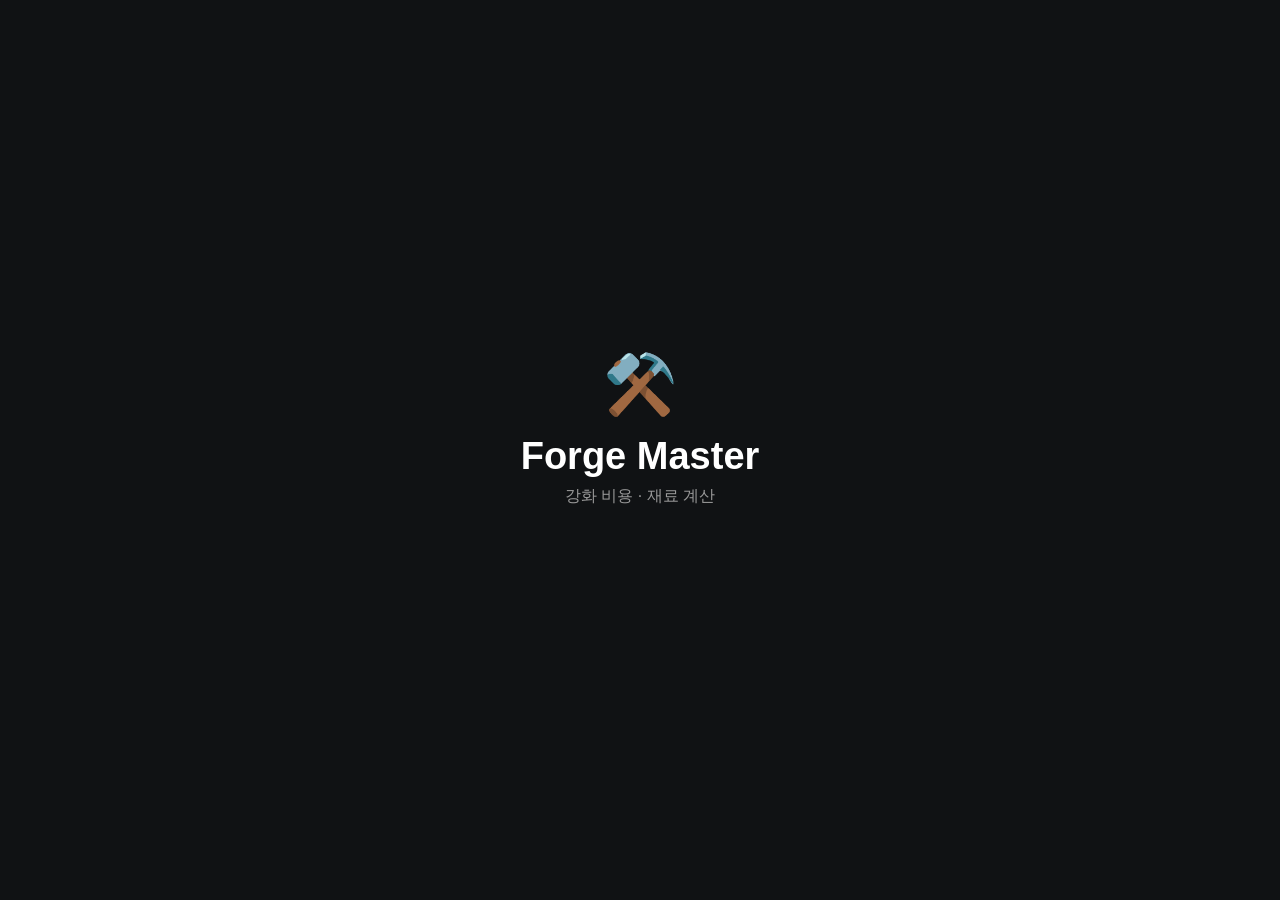
==== forge.html @ 4c8f9feb "ㅇㅇ" ====
<!DOCTYPE html>
<html lang="ko">
<head>
    <meta charset="UTF-8">
    <meta name="viewport" content="width=device-width, initial-scale=1.0">
    <title>Forge Master Calculator</title>

    <link rel="stylesheet" href="css/style.css">
</head>
<body>
    <div class="container">
        <div class="logo">⚒️</div>
        <h1>Forge Master</h1>
        <p class="subtitle">강화 비용 · 재료 계산</p>
    </div>
</body>
</html>
---- css/style.css ----
*{
    margin:0;
    padding:0;
    box-sizing:border-box;
}

body{
    background:#101214;
    color:#fff;
    font-family:Arial, sans-serif;

    display:flex;
    justify-content:center;
    align-items:center;

    min-height:100vh;
}

.container{
    width:400px;
    max-width:90%;
    text-align:center;
}

.logo{
    font-size:60px;
    margin-bottom:15px;
}

h1{
    font-size:38px;
    font-weight:700;
}

.subtitle{
    color:#999;
    margin-top:8px;
    margin-bottom:45px;
}

.menu{
    display:flex;
    flex-direction:column;
    gap:18px;
}

.card{
    display:flex;
    justify-content:space-between;
    align-items:center;

    width:100%;

    background:#1d2228;
    color:#fff;

    border:none;
    border-radius:18px;

    padding:28px 26px;

    cursor:pointer;

    transition:all .3s ease;

    box-shadow:0 10px 20px rgba(0,0,0,.35);
}

.card:hover{
    background:#d4af37;
    color:#111;
    transform:translateY(-4px);
}

.card-info{
    display:flex;
    flex-direction:column;
    align-items:flex-start;
    gap:6px;
}

.card-title{
    font-size:24px;
    font-weight:700;
}

.card-desc{
    font-size:14px;
    color:#9CA3AF;
    text-align:left;
    transition:.3s;
}
.card-desc:empty{
    display:none;
}
.arrow{
    font-size:26px;
    font-weight:bold;
    transition:.3s;
    flex-shrink:0;
}

.card:hover .arrow{
    transform:translateX(6px);
}

.card:hover .card-desc{
    color:#fff;
}

.version{
    margin-top:35px;
    color:#666;
    font-size:13px;
}
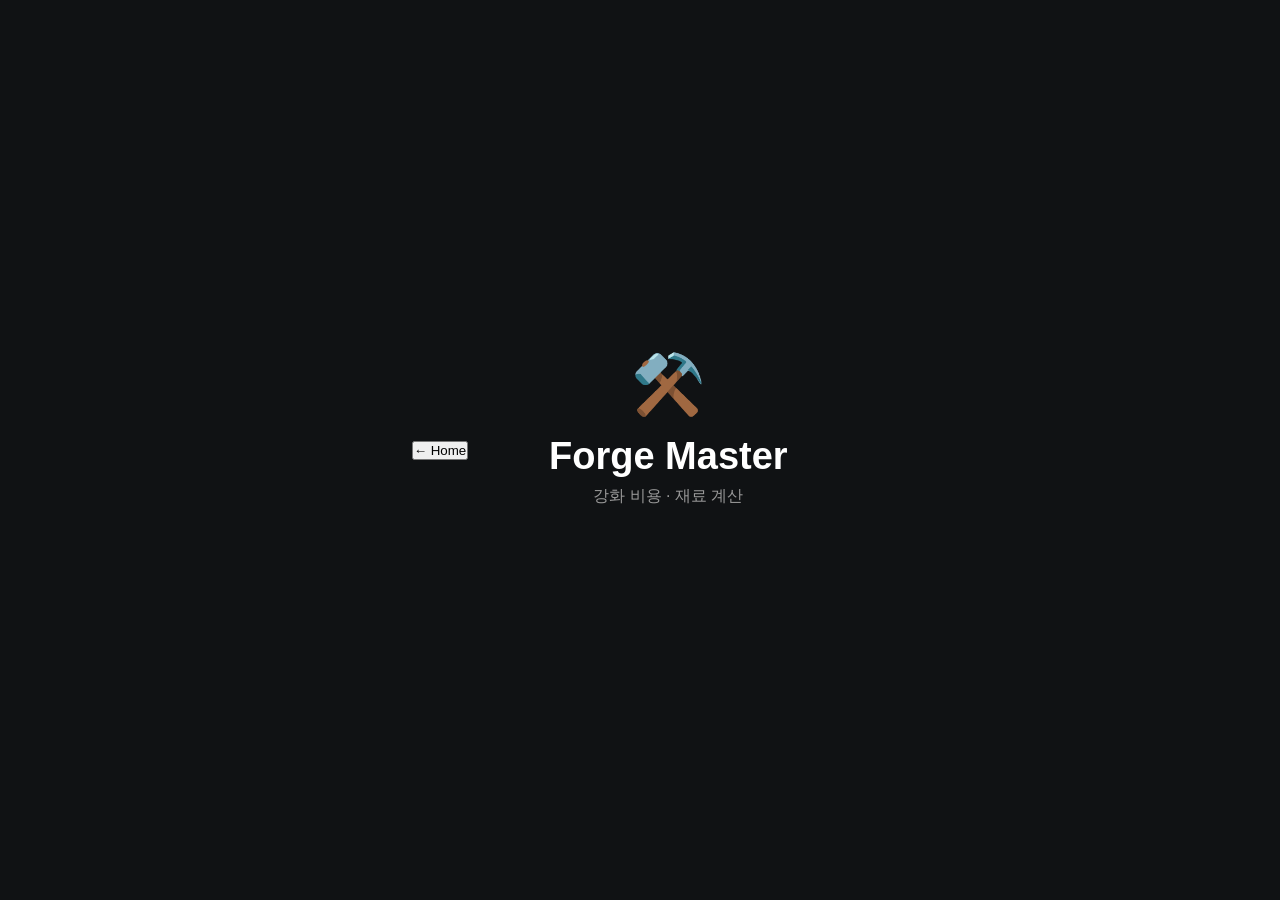
==== commit bb10a683: "버튼 추가" ====
--- a/forge.html
+++ b/forge.html
@@ -8,6 +8,9 @@
     <link rel="stylesheet" href="css/style.css">
 </head>
 <body>
+    <button class="back-btn" onclick="location.href='index.html'">
+    ← Home
+</button>
     <div class="container">
         <div class="logo">⚒️</div>
         <h1>Forge Master</h1>
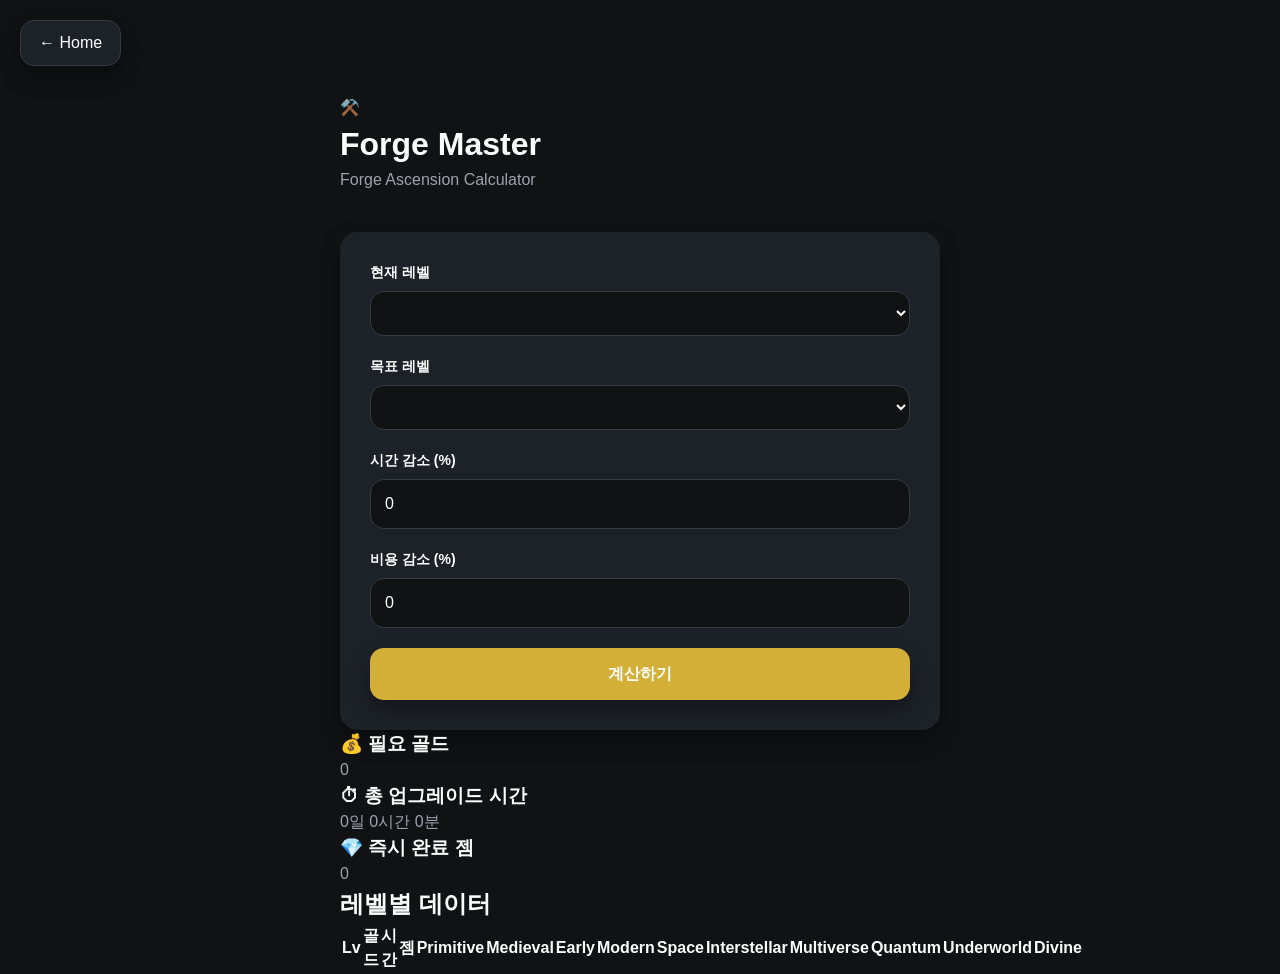
==== commit 59345e91: "00" ====
--- a/forge.html
+++ b/forge.html
@@ -1,20 +1,142 @@
 <!DOCTYPE html>
 <html lang="ko">
+
 <head>
     <meta charset="UTF-8">
     <meta name="viewport" content="width=device-width, initial-scale=1.0">
     <title>Forge Master Calculator</title>
 
-    <link rel="stylesheet" href="css/style.css">
+    <link rel="stylesheet" href="css/common.css">
+    <link rel="stylesheet" href="css/forge.css">
 </head>
+
 <body>
+
     <button class="back-btn" onclick="location.href='index.html'">
-    ← Home
-</button>
-    <div class="container">
+        ← Home
+    </button>
+
+    <main class="container">
+
         <div class="logo">⚒️</div>
-        <h1>Forge Master</h1>
-        <p class="subtitle">강화 비용 · 재료 계산</p>
-    </div>
+
+        <h1 class="title">Forge Master</h1>
+
+        <p class="subtitle">
+            Forge Ascension Calculator
+        </p>
+
+        <!-- 계산기 -->
+
+        <section class="calculator">
+
+            <div class="input-group">
+                <label for="current-level">현재 레벨</label>
+                <select id="current-level"></select>
+            </div>
+
+            <div class="input-group">
+                <label for="target-level">목표 레벨</label>
+                <select id="target-level"></select>
+            </div>
+
+            <div class="input-group">
+                <label for="time-reduction">시간 감소 (%)</label>
+                <input
+                    type="number"
+                    id="time-reduction"
+                    min="0"
+                    max="50"
+                    value="0">
+            </div>
+
+            <div class="input-group">
+                <label for="cost-reduction">비용 감소 (%)</label>
+                <input
+                    type="number"
+                    id="cost-reduction"
+                    min="0"
+                    max="25"
+                    value="0">
+            </div>
+
+            <button
+                class="calc-btn"
+                id="calculate-btn">
+                계산하기
+            </button>
+
+        </section>
+
+        <!-- 계산 결과 -->
+
+        <section class="result">
+
+            <div class="result-card">
+                <h3>💰 필요 골드</h3>
+                <p id="gold-result">0</p>
+            </div>
+
+            <div class="result-card">
+                <h3>⏱ 총 업그레이드 시간</h3>
+                <p id="time-result">0일 0시간 0분</p>
+            </div>
+
+            <div class="result-card">
+                <h3>💎 즉시 완료 젬</h3>
+                <p id="gem-result">0</p>
+            </div>
+
+        </section>
+
+        <!-- 레벨 데이터 -->
+
+        <section class="level-data">
+
+            <h2>레벨별 데이터</h2>
+
+            <div class="table-wrapper">
+
+                <table>
+
+                    <thead>
+
+                        <tr>
+                            <th>Lv</th>
+                            <th>골드</th>
+                            <th>시간</th>
+                            <th>젬</th>
+
+                            <th>Primitive</th>
+                            <th>Medieval</th>
+                            <th>Early</th>
+                            <th>Modern</th>
+                            <th>Space</th>
+                            <th>Interstellar</th>
+                            <th>Multiverse</th>
+                            <th>Quantum</th>
+                            <th>Underworld</th>
+                            <th>Divine</th>
+                        </tr>
+
+                    </thead>
+
+                    <tbody id="level-table">
+
+                        <!-- forge.js에서 자동 생성 -->
+
+                    </tbody>
+
+                </table>
+
+            </div>
+
+        </section>
+
+    </main>
+
+    <script src="js/forge.js"></script>
+
 </body>
+
 </html>
--- a/css/common.css
+++ b/css/common.css
@@ -0,0 +1,183 @@
+/* ==========================================
+   Forge Master Calculator
+   Common CSS
+   모든 페이지에서 공통으로 사용하는 스타일
+========================================== */
+
+:root{
+
+    /* ===== Colors ===== */
+    --bg:#101214;
+    --surface:#1d2228;
+    --surface-hover:#2a3038;
+
+    --border:#343b45;
+
+    --text:#ffffff;
+    --text-secondary:#9ca3af;
+
+    --primary:#d4af37;
+    --primary-hover:#c89f2d;
+    --primary-active:#b89025;
+
+    --white:#ffffff;
+    --black:#111111;
+
+    --success:#22c55e;
+    --warning:#f59e0b;
+    --danger:#ef4444;
+
+    /* ===== Radius ===== */
+    --radius-sm:10px;
+    --radius-md:14px;
+    --radius-lg:18px;
+
+    /* ===== Shadow ===== */
+    --shadow-sm:0 4px 10px rgba(0,0,0,.20);
+    --shadow-md:0 10px 20px rgba(0,0,0,.35);
+    --shadow-lg:0 18px 35px rgba(0,0,0,.45);
+
+    --shadow:var(--shadow-md);
+
+    /* ===== Animation ===== */
+    --transition-fast:.15s ease;
+    --transition:.25s ease;
+    --transition-slow:.4s ease;
+}
+
+
+/* ==========================================
+   Reset
+========================================== */
+
+*{
+    margin:0;
+    padding:0;
+    box-sizing:border-box;
+}
+
+
+/* ==========================================
+   Base
+========================================== */
+
+html{
+    scroll-behavior:smooth;
+}
+
+body{
+    background:var(--bg);
+    color:var(--text);
+
+    font-family:
+        "Pretendard",
+        "Noto Sans KR",
+        "Malgun Gothic",
+        Arial,
+        sans-serif;
+
+    line-height:1.5;
+
+    -webkit-font-smoothing:antialiased;
+    -moz-osx-font-smoothing:grayscale;
+}
+
+
+/* ==========================================
+   Typography
+========================================== */
+
+h1,
+h2,
+h3,
+h4,
+h5,
+h6{
+    font-weight:700;
+}
+
+p{
+    color:var(--text-secondary);
+}
+
+
+/* ==========================================
+   Form
+========================================== */
+
+button,
+input,
+select,
+textarea{
+    font:inherit;
+    border:none;
+    outline:none;
+}
+
+button{
+    cursor:pointer;
+    background:none;
+
+    transition:
+        background var(--transition),
+        color var(--transition),
+        transform var(--transition),
+        box-shadow var(--transition);
+}
+
+
+/* ==========================================
+   Link
+========================================== */
+
+a{
+    color:inherit;
+    text-decoration:none;
+}
+
+
+/* ==========================================
+   Image
+========================================== */
+
+img{
+    display:block;
+    max-width:100%;
+    height:auto;
+
+    user-select:none;
+    -webkit-user-drag:none;
+}
+
+
+/* ==========================================
+   List
+========================================== */
+
+ul,
+ol{
+    list-style:none;
+}
+
+
+/* ==========================================
+   Selection
+========================================== */
+
+::selection{
+    background:var(--primary);
+    color:var(--black);
+}
+
+
+/* ==========================================
+   Focus
+========================================== */
+
+button:focus-visible,
+input:focus-visible,
+select:focus-visible,
+textarea:focus-visible{
+    outline:2px solid var(--primary);
+    outline-offset:2px;
+}
--- a/css/forge.css
+++ b/css/forge.css
@@ -0,0 +1,117 @@
+.container{
+    width:100%;
+    max-width:600px;
+
+    margin:0 auto;
+}
+
+.calculator{
+    margin-top:40px;
+
+    display:flex;
+    flex-direction:column;
+    gap:20px;
+
+    padding:30px;
+
+    background:var(--surface);
+
+    border-radius:var(--radius-lg);
+
+    box-shadow:var(--shadow);
+}
+
+.input-group{
+    display:flex;
+    flex-direction:column;
+
+    gap:8px;
+}
+.back-btn{
+    display:inline-flex;
+    align-items:center;
+    gap:6px;
+
+    margin:20px 0 30px 20px;
+    padding:10px 18px;
+
+    color:var(--text);
+    background:var(--surface);
+
+    border:1px solid var(--border);
+    border-radius:var(--radius-md);
+
+    box-shadow:var(--shadow);
+
+    transition:var(--transition);
+}
+.back-btn:hover{
+    background:var(--surface-hover);
+
+    transform:translateY(-2px);
+
+    box-shadow:var(--shadow);
+}
+.back-btn:active{
+    transform:translateY(0);
+    box-shadow:var(--shadow-sm);
+}
+.calc-btn{
+    width:100%;
+    padding:14px 18px;
+
+    font-size:16px;
+    font-weight:600;
+
+    color:var(--text);
+
+    background:var(--primary);
+
+    border:none;
+    border-radius:var(--radius-md);
+
+    box-shadow:var(--shadow);
+
+    transition:var(--transition);
+}
+.calc-btn:hover{
+    background:var(--primary-hover);
+
+    transform:translateY(-2px);
+
+    box-shadow:var(--shadow);
+}
+.calc-btn:active{
+    background:var(--primary-active);
+    transform:translateY(0);
+
+    box-shadow:var(--shadow-sm);
+}
+label{
+    font-size:14px;
+    font-weight:600;
+
+    color:var(--text);
+}
+select,
+input{
+    width:100%;
+
+    padding:12px 14px;
+
+    color:var(--text);
+    background:var(--bg);
+
+    border:1px solid var(--border);
+    border-radius:var(--radius-md);
+
+    transition:var(--transition);
+}
+select:hover,
+input:hover{
+    border-color:var(--primary);
+}
+select:focus,
+input:focus{
+    border-color:var(--primary);
+}
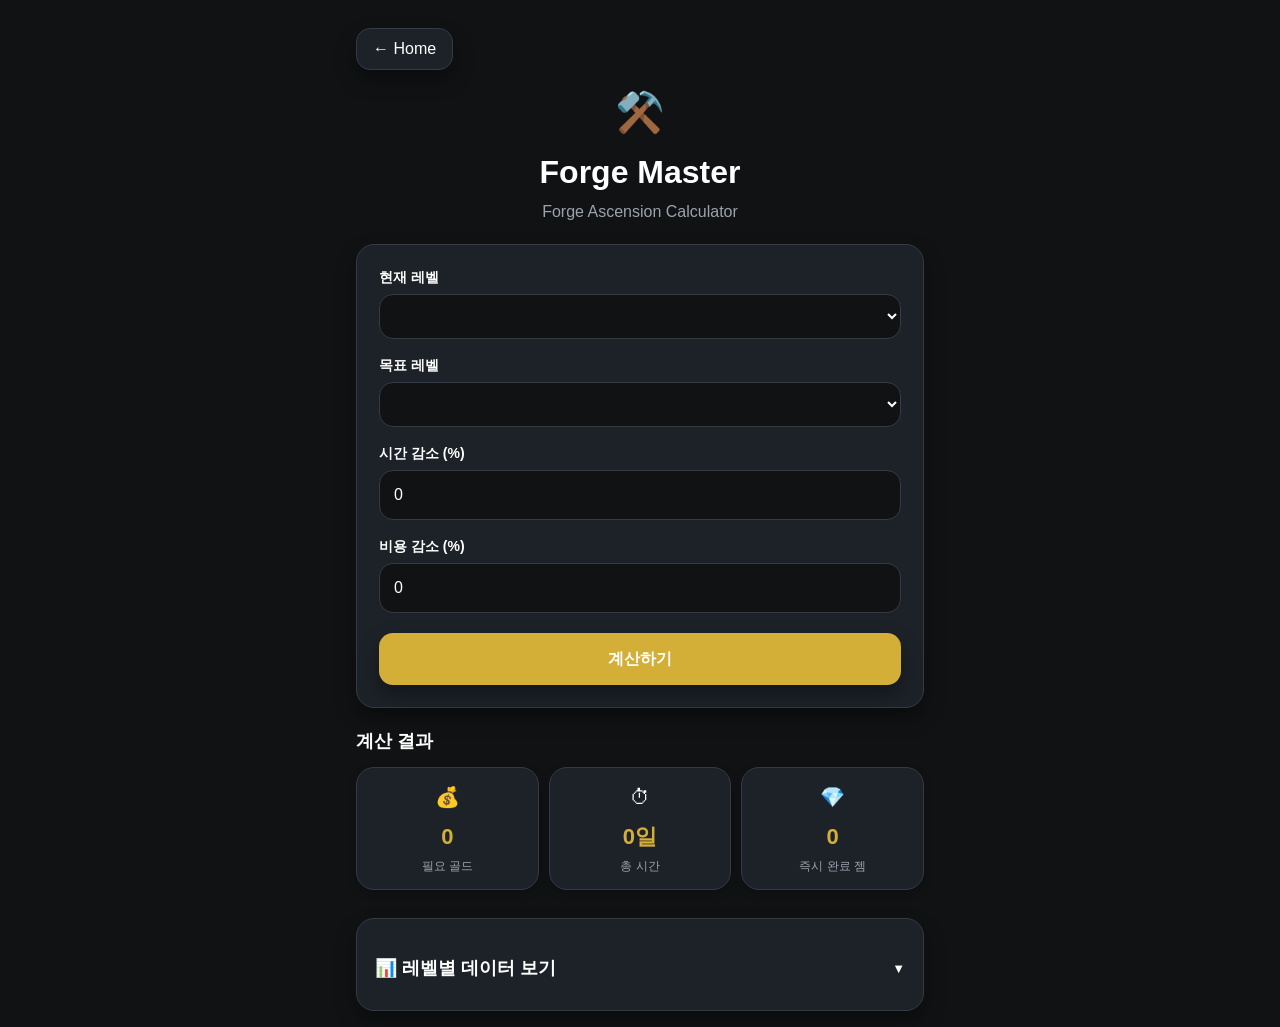
==== commit 54448848: "00" ====
--- a/forge.html
+++ b/forge.html
@@ -12,19 +12,23 @@
 
 <body>
 
-    <button class="back-btn" onclick="location.href='index.html'">
-        ← Home
-    </button>
-
     <main class="container">
 
-        <div class="logo">⚒️</div>
+        <button class="back-btn" onclick="location.href='index.html'">
+            ← Home
+        </button>
 
-        <h1 class="title">Forge Master</h1>
+        <header class="page-header">
 
-        <p class="subtitle">
-            Forge Ascension Calculator
-        </p>
+            <div class="logo">⚒️</div>
+
+            <h1 class="title">Forge Master</h1>
+
+            <p class="subtitle">
+                Forge Ascension Calculator
+            </p>
+
+        </header>
 
         <!-- 계산기 -->
 
@@ -43,8 +47,8 @@
             <div class="input-group">
                 <label for="time-reduction">시간 감소 (%)</label>
                 <input
+                    id="time-reduction"
                     type="number"
-                    id="time-reduction"
                     min="0"
                     max="50"
                     value="0">
@@ -53,8 +57,8 @@
             <div class="input-group">
                 <label for="cost-reduction">비용 감소 (%)</label>
                 <input
+                    id="cost-reduction"
                     type="number"
-                    id="cost-reduction"
                     min="0"
                     max="25"
                     value="0">
@@ -68,23 +72,44 @@
 
         </section>
 
-        <!-- 계산 결과 -->
+        <!-- 결과 -->
 
-        <section class="result">
+        <section class="result-section">
 
-            <div class="result-card">
-                <h3>💰 필요 골드</h3>
-                <p id="gold-result">0</p>
-            </div>
+            <h2 class="section-title">계산 결과</h2>
 
-            <div class="result-card">
-                <h3>⏱ 총 업그레이드 시간</h3>
-                <p id="time-result">0일 0시간 0분</p>
-            </div>
+            <div class="result">
 
-            <div class="result-card">
-                <h3>💎 즉시 완료 젬</h3>
-                <p id="gem-result">0</p>
+                <div class="result-card">
+
+                    <span class="icon">💰</span>
+
+                    <p id="gold-result">0</p>
+
+                    <span class="label">필요 골드</span>
+
+                </div>
+
+                <div class="result-card">
+
+                    <span class="icon">⏱</span>
+
+                    <p id="time-result">0일</p>
+
+                    <span class="label">총 시간</span>
+
+                </div>
+
+                <div class="result-card">
+
+                    <span class="icon">💎</span>
+
+                    <p id="gem-result">0</p>
+
+                    <span class="label">즉시 완료 젬</span>
+
+                </div>
+
             </div>
 
         </section>
@@ -93,45 +118,47 @@
 
         <section class="level-data">
 
-            <h2>레벨별 데이터</h2>
+    <details>
 
-            <div class="table-wrapper">
+        <summary class="section-title">
+            📊 레벨별 데이터 보기
+        </summary>
 
-                <table>
+        <div class="table-wrapper">
 
-                    <thead>
+            <table>
 
-                        <tr>
-                            <th>Lv</th>
-                            <th>골드</th>
-                            <th>시간</th>
-                            <th>젬</th>
+                <thead>
 
-                            <th>Primitive</th>
-                            <th>Medieval</th>
-                            <th>Early</th>
-                            <th>Modern</th>
-                            <th>Space</th>
-                            <th>Interstellar</th>
-                            <th>Multiverse</th>
-                            <th>Quantum</th>
-                            <th>Underworld</th>
-                            <th>Divine</th>
-                        </tr>
+                    <tr>
+                        <th>Lv</th>
+                        <th>골드</th>
+                        <th>시간</th>
+                        <th>젬</th>
 
-                    </thead>
+                        <th>Primitive</th>
+                        <th>Medieval</th>
+                        <th>Early</th>
+                        <th>Modern</th>
+                        <th>Space</th>
+                        <th>Interstellar</th>
+                        <th>Multiverse</th>
+                        <th>Quantum</th>
+                        <th>Underworld</th>
+                        <th>Divine</th>
+                    </tr>
 
-                    <tbody id="level-table">
+                </thead>
 
-                        <!-- forge.js에서 자동 생성 -->
+                <tbody id="level-table"></tbody>
 
-                    </tbody>
+            </table>
 
-                </table>
+        </div>
 
-            </div>
+    </details>
 
-        </section>
+</section>
 
     </main>
 
--- a/css/forge.css
+++ b/css/forge.css
@@ -1,39 +1,27 @@
 .container{
     width:100%;
     max-width:600px;
-
     margin:0 auto;
-}
-
-.calculator{
-    margin-top:40px;
-
-    display:flex;
-    flex-direction:column;
-    gap:20px;
-
-    padding:30px;
-
-    background:var(--surface);
-
-    border-radius:var(--radius-lg);
-
-    box-shadow:var(--shadow);
-}
-
-.input-group{
-    display:flex;
-    flex-direction:column;
-
-    gap:8px;
-}
+    padding:16px;
+}
+
+/* ===========================
+   Header
+=========================== */
+
+.page-header{
+    text-align:center;
+    margin-bottom:20px;
+}
+
 .back-btn{
     display:inline-flex;
     align-items:center;
     gap:6px;
 
-    margin:20px 0 30px 20px;
-    padding:10px 18px;
+    margin:12px 0 12px;
+
+    padding:8px 16px;
 
     color:var(--text);
     background:var(--surface);
@@ -45,23 +33,102 @@
 
     transition:var(--transition);
 }
+
 .back-btn:hover{
     background:var(--surface-hover);
-
     transform:translateY(-2px);
-
-    box-shadow:var(--shadow);
-}
+}
+
 .back-btn:active{
     transform:translateY(0);
     box-shadow:var(--shadow-sm);
 }
+
+.logo{
+    font-size:40px;
+    margin-bottom:6px;
+}
+
+.title{
+    text-align:center;
+    font-size:32px;
+    font-weight:700;
+    margin-bottom:4px;
+}
+
+.subtitle{
+    text-align:center;
+    margin-bottom:0;
+
+    color:var(--text-secondary);
+}
+
+/* ===========================
+   Calculator
+=========================== */
+
+.calculator{
+    display:flex;
+    flex-direction:column;
+    gap:16px;
+
+    padding:22px;
+
+    background:var(--surface);
+
+    border:1px solid var(--border);
+    border-radius:var(--radius-lg);
+
+    box-shadow:var(--shadow);
+}
+
+.input-group{
+    display:flex;
+    flex-direction:column;
+    gap:6px;
+}
+
+label{
+    font-size:14px;
+    font-weight:600;
+}
+
+select,
+input{
+    width:100%;
+    padding:12px 14px;
+
+    color:var(--text);
+    background:var(--bg);
+
+    border:1px solid var(--border);
+    border-radius:var(--radius-md);
+
+    transition:var(--transition);
+}
+
+select:hover,
+input:hover{
+    border-color:var(--primary);
+}
+
+select:focus,
+input:focus{
+    border-color:var(--primary);
+}
+
+/* ===========================
+   Button
+=========================== */
+
 .calc-btn{
     width:100%;
-    padding:14px 18px;
+
+    margin-top:4px;
+    padding:14px;
 
     font-size:16px;
-    font-weight:600;
+    font-weight:700;
 
     color:var(--text);
 
@@ -74,44 +141,201 @@
 
     transition:var(--transition);
 }
+
 .calc-btn:hover{
     background:var(--primary-hover);
-
     transform:translateY(-2px);
-
-    box-shadow:var(--shadow);
-}
+}
+
 .calc-btn:active{
     background:var(--primary-active);
     transform:translateY(0);
 
     box-shadow:var(--shadow-sm);
 }
-label{
+
+/* ===========================
+   Section Title
+=========================== */
+
+.section-title{
+    margin:20px 0 12px;
+
+    font-size:18px;
+    font-weight:700;
+}
+
+/* ===========================
+   Result
+=========================== */
+
+.result{
+    display:grid;
+    grid-template-columns:repeat(3,1fr);
+
+    gap:10px;
+}
+
+.result-card{
+    display:flex;
+    flex-direction:column;
+    justify-content:center;
+    align-items:center;
+
+    min-height:95px;
+
+    padding:14px 8px;
+
+    background:var(--surface);
+
+    border:1px solid var(--border);
+    border-radius:var(--radius-lg);
+
+    box-shadow:var(--shadow-sm);
+
+    transition:var(--transition);
+}
+
+.result-card:hover{
+    transform:translateY(-2px);
+    box-shadow:var(--shadow);
+}
+
+.result-card .icon{
+    order:1;
+
+    font-size:20px;
+
+    margin-bottom:4px;
+}
+
+.result-card p{
+    order:2;
+
+    margin:4px 0;
+
+    font-size:22px;
+    font-weight:700;
+
+    color:var(--primary);
+
+    word-break:break-word;
+}
+
+.result-card .label{
+    order:3;
+
+    font-size:12px;
+
+    color:var(--text-secondary);
+}
+
+/* ===========================
+   Table
+=========================== */
+
+.level-data{
+    margin-top:28px;
+}
+
+.table-wrapper{
+    overflow-x:auto;
+
+    background:var(--surface);
+
+    border:1px solid var(--border);
+    border-radius:var(--radius-lg);
+
+    box-shadow:var(--shadow);
+}
+
+table{
+    width:100%;
+    border-collapse:collapse;
+
+    white-space:nowrap;
+}
+
+th,
+td{
+    padding:10px 12px;
+
+    text-align:center;
+    vertical-align:middle;
+
+    border-bottom:1px solid var(--border);
+}
+
+th{
+    position:sticky;
+    top:0;
+
+    background:var(--surface-hover);
+
     font-size:14px;
     font-weight:600;
-
-    color:var(--text);
-}
-select,
-input{
-    width:100%;
-
-    padding:12px 14px;
-
-    color:var(--text);
-    background:var(--bg);
-
-    border:1px solid var(--border);
-    border-radius:var(--radius-md);
-
-    transition:var(--transition);
-}
-select:hover,
-input:hover{
-    border-color:var(--primary);
-}
-select:focus,
-input:focus{
-    border-color:var(--primary);
+}
+
+tbody tr:hover{
+    background:rgba(255,255,255,.04);
+}
+/* ===========================
+   Accordion
+=========================== */
+
+.level-data details{
+    background:var(--surface);
+
+    border:1px solid var(--border);
+
+    border-radius:var(--radius-lg);
+
+    box-shadow:var(--shadow);
+
+    overflow:hidden;
+}
+
+.level-data summary{
+    display:flex;
+    align-items:center;
+    justify-content:space-between;
+
+    padding:16px 18px;
+
+    cursor:pointer;
+
+    font-size:18px;
+    font-weight:700;
+
+    list-style:none;
+
+    user-select:none;
+}
+
+.level-data summary::-webkit-details-marker{
+    display:none;
+}
+
+.level-data summary::after{
+    content:"▼";
+
+    font-size:13px;
+
+    transition:.25s;
+}
+
+.level-data details[open] summary::after{
+    transform:rotate(180deg);
+}
+
+.level-data .table-wrapper{
+    margin:0;
+
+    border:none;
+
+    border-top:1px solid var(--border);
+
+    border-radius:0;
+
+    box-shadow:none;
 }
